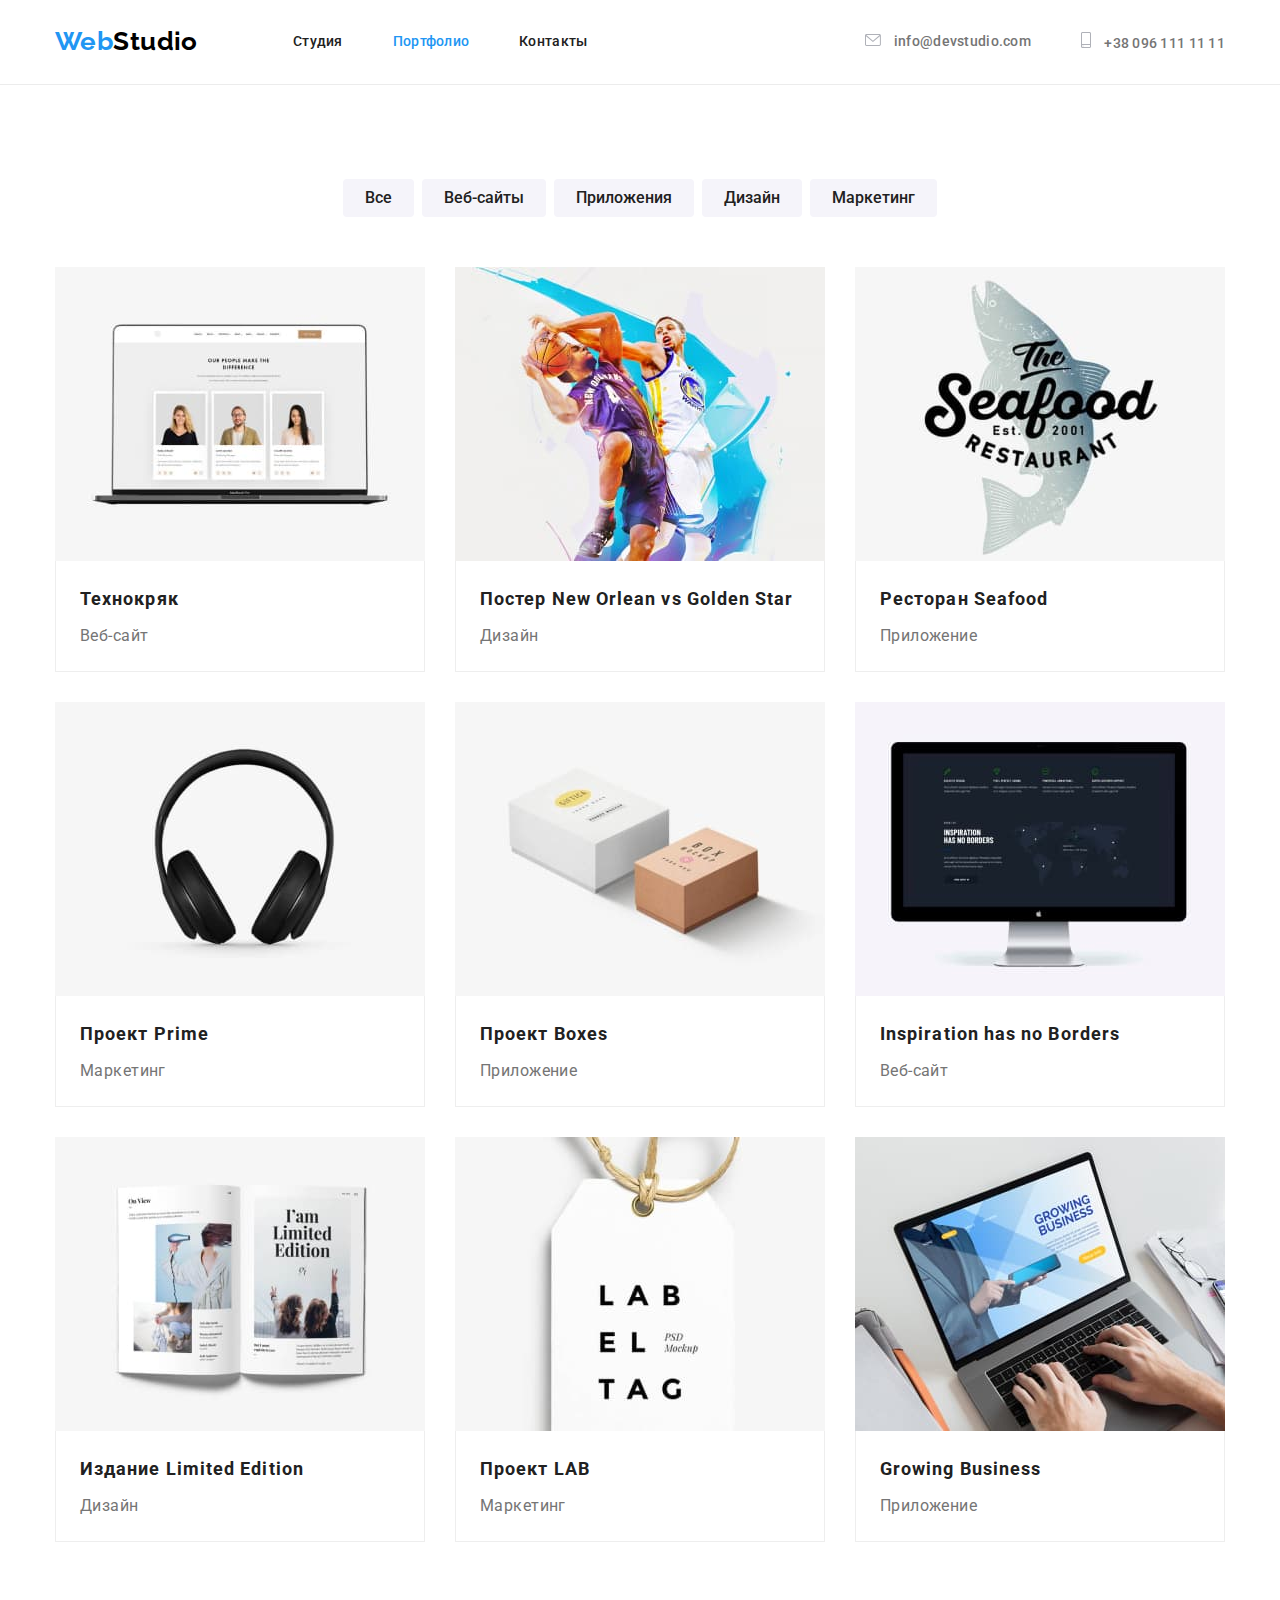
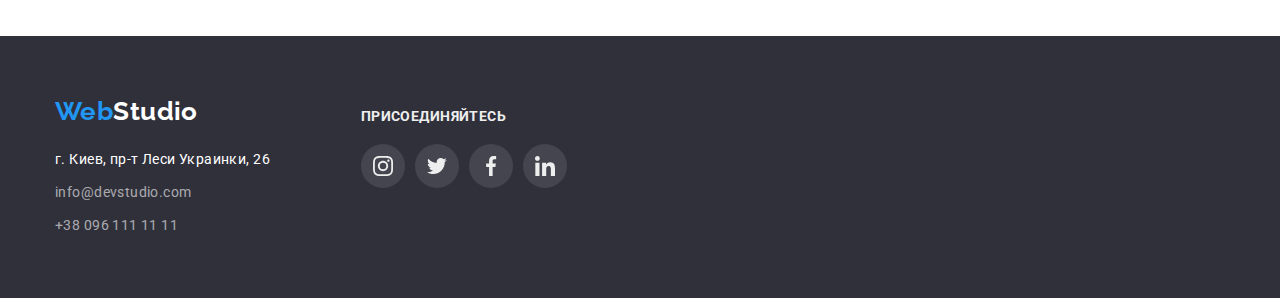
==== portfolio.html @ 447cde43 "Оновив 22.06" ====
<!DOCTYPE html>
<html lang="ru">

<head>
  <meta charset="UTF-8">
  <meta http-equiv="X-UA-Compatible" content="IE=edge">
  <meta name="viewport" content="width=device-width, initial-scale=1.0">
  <title>Document</title>
  <style>
    @import url('https://fonts.googleapis.com/css2?family=Raleway:wght@700&family=Roboto:wght@400;500;700;900&display=swap');
  </style>
  <link rel="stylesheet"
    href="https://cdnjs.cloudflare.com/ajax/libs/modern-normalize/1.1.0/modern-normalize.min.css" />
  <link rel="stylesheet" href="./css/style.css" />
</head>

<body>
  <header class="header">
    <div class="container">
      <!-- Основная навигация -->
      <nav class="nav">
        <a class="logo link" href="./index.html"><span class="logo-text">Web</span>Studio</a>
        <ul class="list">
          <li class="item">
            <a class="link" href="./index.html">Студия</a>
          </li>
          <li class="item">
            <a class="link current" href="./portfolio.html">Портфолио</a>
          </li>
          <li class="item">
            <a class="link" href="#address">Контакты</a>
          </li>
        </ul>
      </nav>
      <ul class="contacts list">
        <li class="item">
          <a class="link" href="mailto:info@devstudio.com">
            <svg class="header-cont" aria-label="Електронна адреса" width="16px" height="12px">
              <use href="./images/icons.svg#icon-envelope"></use>
            </svg>
            info@devstudio.com
          </a>
        </li>
        <li class="item">
          <a class="link" href="tel:+380961111111"> <svg class="header-cont" aria-label="Телефон" width="10px"
              height="16px">
              <use href="./images/icons.svg#icon-smartphone"></use>
            </svg> +38 096 111 11 11</a>
        </li>
      </ul>
    </div>
  </header>
  <!-- Контент -->
  <main>
    <section class="section galerry">
      <div class="container">
        <h1 class="hidden">Примеры работ</h1>
        <ul class="list">
          <li class="item"><button class="galerry-button" type="button">Все</button></li>
          <li class="item">
            <button class="galerry-button" type="button">Веб-сайты</button>
          </li>
          <li class="item">
            <button class="galerry-button" type="button">Приложения</button>
          </li>
          <li class="item"><button class="galerry-button" type="button">Дизайн</button></li>
          <li class="item">
            <button class="galerry-button" type="button">Маркетинг</button>
          </li>
        </ul>
        <ul class="galerry-list card-list">
          <li class="galerry-card card-list-item">
            <a class="link " href=""><img src="./img/site.jpg" alt="Страничка веб-сайта" width="370" height="294" />
              <div class="info">
                <h2 class="titel">Технокряк</h2>
                <p>Веб-сайт</p>
              </div>
            </a>
          </li>
          <li class="galerry-card card-list-item">
            <a class="link " href=""><img src="./img/design.jpg" alt="Два баскетболиста" width="370" height="294" />
              <div class="info">
                <h2 class="titel">Постер New Orlean vs Golden Star</h2>
                <p>Дизайн</p>
              </div>
            </a>
          </li>
          <li class="galerry-card card-list-item">
            <a class="link " href=""><img src="./img/app.jpg" alt="Логотип ресторана" width="370" height="294" />
              <div class="info">
                <h2 class="titel">Ресторан Seafood</h2>
                <p>Приложение</p>
              </div>
            </a>
          </li>
          <li class="galerry-card card-list-item">
            <a class="link " href="">
              <img src="./img/marketing.jpg" alt="Черные наушники" width="370" height="294" />
              <div class="info">
                <h2 class="titel">Проект Prime</h2>
                <p>Маркетинг</p>
              </div>
            </a>
          </li>
          <li class="galerry-card card-list-item">
            <a class="link " href="">
              <img src="./img/app2.jpg" alt="Две коробки" width="370" height="294" />
              <div class="info">
                <h2 class="titel">Проект Boxes</h2>
                <p>Приложение</p>
              </div>
            </a>
          </li>
          <li class="galerry-card card-list-item">
            <a class="link " href=""><img src="./img/site2.jpg" alt="Страница Веб-сайта" width="370" height="294" />
              <div class="info">
                <h2 class="titel">Inspiration has no Borders</h2>
                <p>Веб-сайт</p>
              </div>
            </a>
          </li>
          <li class="galerry-card card-list-item">
            <a class="link " href="">
              <img src="./img/design2.jpg" alt="Раскрытая книга" width="370" height="294" />
              <div class="info">
                <h2 class="titel">Издание Limited Edition</h2>
                <p>Дизайн</p>
              </div>
            </a>
          </li>
          <li class="galerry-card card-list-item">
            <a class="link " href=""><img src="./img/marketing2.jpg" alt=" Надпись Lab el tag на ярлыке" width="370"
                height="294" />
              <div class="info">
                <h2 class="titel">Проект LAB</h2>
                <p>Маркетинг</p>
              </div>
            </a>
          </li>
          <li class="galerry-card card-list-item">
            <a class="link" href=""><img src="./img/app3.jpg" alt="Человек работает за ноутбуком" width="370"
                height="294" />
              <div class="info">
                <h2 class="titel">Growing Business</h2>
                <p>Приложение</p>
              </div>
            </a>
          </li>
        </ul>
      </div>
    </section>
  </main>
  <!-- Футер сайта -->
  <footer class="footer">
    <div class="container">
      <!--Прихований заголовок-->
      <h2 class="hidden">Адрес</h2>
      <section class="footer-flex">
        <div class="footer-flex-block">
          <a class="logo link" href="./index.html"><span class="logo-text">Web</span>Studio</a>
          <address id="address" class="address">
            <p class="text">г. Киев, пр-т Леси Украинки, 26</p>
            <ul class="list">
              <li>
                <a class="link" href="mailto:info@devstudio.com">info@devstudio.com</a>
              </li>
              <li>
                <a class="link" href="tel:+380961111111">+38 096 111 11 11</a>
              </li>
            </ul>
          </address>
        </div>
  
        <div class="info-link">
          <h2 class="join">присоединяйтесь</h2>
          <ul class="social-links">
            <li class="footer-social">
              <a class="link" href=" "> <svg class="customers-team" aria-label="instagram">
                  <use href="./images/icons.svg#icon-instagram-2"></use>
                </svg>
              </a>
            </li>
            <li class="footer-social">
              <a class="link" href=" "> <svg class="customers-team" aria-label="Twitter">
                  <use href="./images/icons.svg#icon-Group"></use>
                </svg>
              </a>
            </li>
            <li class="footer-social">
              <a class="link" href=" "> <svg class="customers-team" aria-label="facebook">
                  <use href="./images/icons.svg#icon-facebook"></use>
                </svg>
              </a>
            </li>
            <li class="footer-social">
              <a class="link" href=" "> <svg class="customers-team" aria-label="linkedin">
                  <use href="./images/icons.svg#icon-linkedin"></use>
                </svg>
              </a>
            </li>
          </ul>
        </div>
      </section>
    </div>
  </footer>
</body>

</html>
---- css/style.css ----
:root {
  --primary-text-color: #757575;
  --primary-bg-color: #ffffff;
  --secondary-bg-color: #f5f4fa;
  --footer-hero-bg-color: #2f303a;
  --titel-link-color: #212121;
  --accent-color: #2196f3;
  --logo-up-color: #000000;
  --address-secondary-color: rgba(255, 255, 255, 0.6);
  --accent-fill:  #AFB1B8;;
  --colore-info:#eeeeee;
  --button-hero-two:#2196F3;
  --footer-social:rgba(255, 255, 255, 0.1);

/* advantages */
  --items-adv: 4;
  --indent: 30px;

  /* work */
  --items-work: 3;
}

/* Обнулили */
h1,
h2,
h3,
p {
  margin: 0;
  padding: 0;
}
ul {
  list-style: none;
}
a {
  text-decoration: none;
}

/* Загальне */
body {
  color: var(--primary-text-color);
  background-color: var(--primery-bg-color);
  font-family: Roboto, sans-serif;
  font-size: 14px;
  line-height: 1.71;
  letter-spacing: 0.03em;
}


/* списки */
.list {
  list-style: none;
  padding: 0;
  margin: 0;
}

/* ссылки */
.link {
  text-decoration: none;
}

/* заголовки */
.titel {
  color: var(--titel-link-color);

  font-weight: 700;
  font-size: 36px;
  line-height: 1.17;
  text-align: center;
}

.hidden {
  display: none;
}

/* контейнер */
.container {
  margin-right: auto;
  margin-left: auto;
  width: 1200px;
  padding-left: 15px;
  padding-right: 15px;
}

.section {
  padding-top: 94px;
  padding-bottom: 94px;
}

/* Шапка сайта */
.header {
  border-bottom: 1px solid #ececec;
}

.header>.container {
  display: flex;
  justify-content: space-between;
}

.nav {
  display: flex;
  justify-content: space-between;
  align-items: center;
}

.nav>.list {
  display: flex;
  padding: 0px;
}

/* Логотип */
.logo {
  margin-right: 93px;

  color: var(--logo-up-color);

  font-family: Raleway, sans-serif;
  font-weight: 700;
  font-size: 26px;
  line-height: 1.19;
  width: 145px;
  height: 31px;
}

.footer .logo {
  color: var(--primary-bg-color);
}

.logo-text {
  color: var(--accent-color);
}

/* Навигація */
.nav>.list .link {
  display: block;
  padding-top: 32px;
  padding-bottom: 32px;

  color: var(--titel-link-color);

  font-weight: 500;
  font-size: 14px;
  line-height: 1.14;
  letter-spacing: 0.02em;
}

.nav>.list>.item:not(:last-child) {
  margin-right: 50px;
}

.nav>.list .link:hover,
.nav>.list .link:focus{
  color: var(--accent-color);
  fill: var(--accent-color);
}

.nav>.list .link.current {
  color: var(--accent-color);
}

/* Контакти */
.contacts.list {
  display: flex;
  align-items: center;
}

.contacts>.item:not(:last-child) {
  padding-left: 0px;
  margin-right: 50px;
}

.contacts .link {
  display: inline-block;
  padding-top: 32px;
  padding-bottom: 32px;

  color: var(--primary-text-color);

  font-weight: 500;
  font-size: 14px;
  line-height: 1.14;
  letter-spacing: 0.02em;
}

.header>.contact{
margin: 0;
padding: 0;
}
.contacts .link:hover >.header-cont,
.contacts .link:focus >.header-cont{
  fill: var(--accent-color);
}

.contacts .link:hover,
.contacts .link:focus{
  color: var(--accent-color);
}

.header-cont{
  fill:var(--accent-fill);
  margin-right: 10px;
}

/* Герой */
.hero {
  padding: 200px 0;
  margin-right: auto;
  margin-left: auto;

  max-height: 600px;
  max-width: 1600px;
  background-color: var(--footer-hero-bg-color);

    background-image: linear-gradient(rgba(47, 48, 58, 0.8), rgba(47, 48, 58, 0.8)),
  url("../img/hero.jpg");
  background-repeat: no-repeat;
  background-position:center ;
  background-size: cover;

  

}

.hero>.container {
  display: flex;
  flex-direction: column;
  align-items: center;
  justify-content: center;
}

.hero-titel {
  margin-top: 0px;
  margin-bottom: 30px;

  color: var(--primary-bg-color);

  font-weight: 900;
  font-size: 44px;
  width: 696px;
  line-height: 1.36;
  text-align: center;
  letter-spacing: 0.06em;
  text-transform: uppercase;
}

.button {
  padding: 10px 32px;
  border: none;
  border-radius: 4px;

  color: var(--primary-bg-color);
  background-color: var(--accent-color);

  font-family: inherit;
  font-weight: 700;
  font-size: 16px;
  line-height: 1.87;
  letter-spacing: 0.06em;
}

.button:hover,
.button:focus {
  background-color: var(--button-hero-two);
}

/* SVG */
.section-card-photo{
  display: flex;
  justify-content: center;
  align-items: center;
  margin-bottom: 30px;
  /* width: 120;
  height: 270; */
  background-color: #F5F4FA;
  border-radius: 4px;
}
.card-photo {
    display: flex; 
    margin: 25px 0px;
    width: 70px;
    height: 70px;

}
/* сітка із застосуванням flex-box по 4-ри елемента     */
.card-set {
  display: flex;
  margin: calc(-1 * var(--indent) / 2);
}
.card-set-item {
  flex-basis: calc((100% - var(--indent) *  var(--items-adv)) / var(--items-adv));
  margin: calc(var(--indent) / 2);
}

/* Наші переваги  */
.advantages {
  padding-bottom: 0;
}

.advantages .titel {
  margin-bottom: 10px;

  font-weight: 700;
  font-size: 14px;
  line-height: 1.14;
  text-transform: uppercase;
  text-align: start;
}

/* Робота  */
.work>.container>.titel {
margin-bottom: 50px;
}

/* сітка із застосуванням flex-box по 3-ри елемента     */
.card-list {
  display: flex;
  margin: calc(-1 * var(--indent) / 2);
}

.card-list-item {
  flex-basis: calc((100% - var(--indent) *  var(--items-work)) / var(--items-work));
  margin: calc(var(--indent) / 2);
    /* width: 370px; */
}

img {
  display: block;
  max-width: 100%;
  height: auto;
}

/* Команда */
.team {
  background-color: var(--secondary-bg-color);
}

.team .info-link{
  display: flex;
  margin: 16px 32px 30px 32px; 
  padding: 0;
  justify-content:space-between
}


.team  .link{
  display: flex;

  height: 44px;
  width: 44px;
  
  border-radius: 30px;

  fill: var(--accent-fill);

  justify-content: center;
  align-items: center;

}

.team  .link:hover,
.team  .link:focus{
  border-radius: 50%;
  background-color: var(  --accent-color);
  fill: var(--primary-bg-color) ;
}
.team  .customers-team{
  height: 20px;
  width: 20px;
}

.team .titel {
  margin-bottom: 50px;
}

.team>.container .card {
  width: 270px;
}

.card {
  background-color: var(--primary-bg-color);

  box-shadow: 0px 1px 3px rgba(0, 0, 0, 0.12), 0px 1px 1px rgba(0, 0, 0, 0.14), 0px 2px 1px rgba(0, 0, 0, 0.2);
  border-radius: 0px 0px 4px 4px;

}

.card>.titel {
  margin-top: 30px;
  margin-bottom: 10px;

  font-weight: 500;
  font-size: 16px;
  line-height: 1.19;

}

.card>.text {
  font-size: 16px;
  line-height: 1.19;
  text-align: center;
}

/* Постійні клієнти */
.customers .list{
  margin-top: 50px;
  display: flex;
}

.customers .link{
    display: flex;
    width: 170px;
    height: 92px;
    border: 1px solid var(--accent-fill);
    border-radius: 4px;
    justify-content: center;
    align-items: center;
}
.customers .link:hover {
  fill:var(--accent-color);
  border: 1px solid var(--accent-color);
  border-radius: 4px;
}

.customers .link:hover .customers-link{
  fill:var(--accent-color);
}
.customers-link{
  display: block;
  fill: var(--accent-fill);
}
.customers .item:not(:last-child){
margin-right: 30px;
}

/* Футер */
.footer {
  background-color: var(--footer-hero-bg-color);

  padding: 60px 0;
}

.footer>.container {
  display: flex;
  justify-content: center;
  flex-direction: column;
}

.address >.text {  
  margin-top: 20px;
}

.address {
  color: var(--primary-bg-color);
  font-style: normal;
}

.address .link {
  color: var(--address-secondary-color);

  display: inline-block;
  margin-top: 9px;
}

.footer-flex{
  display: flex;
}
.footer .info-link{
  margin: 12px 0px 0px 70px ;
  width: 206px;
  height: 80px;
}
.join{
  margin-bottom: 20px;

  font-family: Roboto, sans-serif;
  font-style: normal;
  font-weight: 700;
  font-size: 14px;
  line-height: 16px;
  letter-spacing: 0.03em;
  text-transform: uppercase;

  color: var(--colore-info);
}

.social-links{
  display: flex;
  flex-wrap: nowrap;
  justify-content: space-between;

  width: 206px;

  margin: 0;
  padding: 0;

}

.social-links .link{
  display: flex;
  align-items: center;
  justify-content: center;

  height: 44px;
  width: 44px;

  border-radius: 50%;
  
  background-color: var(  --footer-social)
}


.social-links .link:hover,
.social-links .link:focus{
  border-radius: 50%;
  background-color: var(  --accent-color);
}

.social-links .customers-team{
  fill: var(--colore-info);

  height: 20px;
  width: 20px;

}
/* .footer-social{
     align-items: center;
      background-position: center;
} */
/*! xvccccccccccccccccccccccccccccccccccccc */
/* Портфолио */
.galerry>.container>.list {
  display: flex;
  justify-content: center;
}

.galerry-list{
  flex-wrap: wrap;
  padding: 0;
}

.galerry .item:not(:last-child) {
  margin-right: 8px;
}

/* кнопки галереї */
.galerry .list{
    margin-bottom: 50px;
}

.galerry-button {
  padding: 6px 22px;
  border-radius: 4px;
  border: none;

  color: var(--titel-link-color);
  background-color: var(--secondary-bg-color);

  font-family: Roboto, sans-serif;
  font-weight: 500;
  font-size: 16px;
  line-height: 1.63;
}

.galerry-button:hover,
.galerry-button:focus {
  color: var(--primary-bg-color);
  background-color: var(--accent-color);
}

/* Карти галереї */
.galerry-card {
  color: var(--primary-text-color);
  font-size: 16px;
  line-height: 1.88;
    /* width: 370px; */
}

.galerry-card:hover,
.galerry-card:focus{
background:  var(--primary-bg-color);
border: 1px solid  var(--colore-info);
box-shadow: 0px 1px 1px rgba(0, 0, 0, 0.12), 0px 4px 4px rgba(0, 0, 0, 0.06), 1px 4px 6px rgba(0, 0, 0, 0.16);
}

.galerry-card .titel {
  margin-bottom: 4px;

  font-weight: 700;
  font-size: 18px;
  line-height: 2;
  letter-spacing: 0.06em;
  text-align: start;
}

.galerry-card>.link {
  color: inherit;
}


.info {
  padding: 20px 24px;
  border-right: 1px solid  var(--colore-info);
  border-left: 1px solid  var(--colore-info);
  border-bottom: 1px solid var(--colore-info);
}
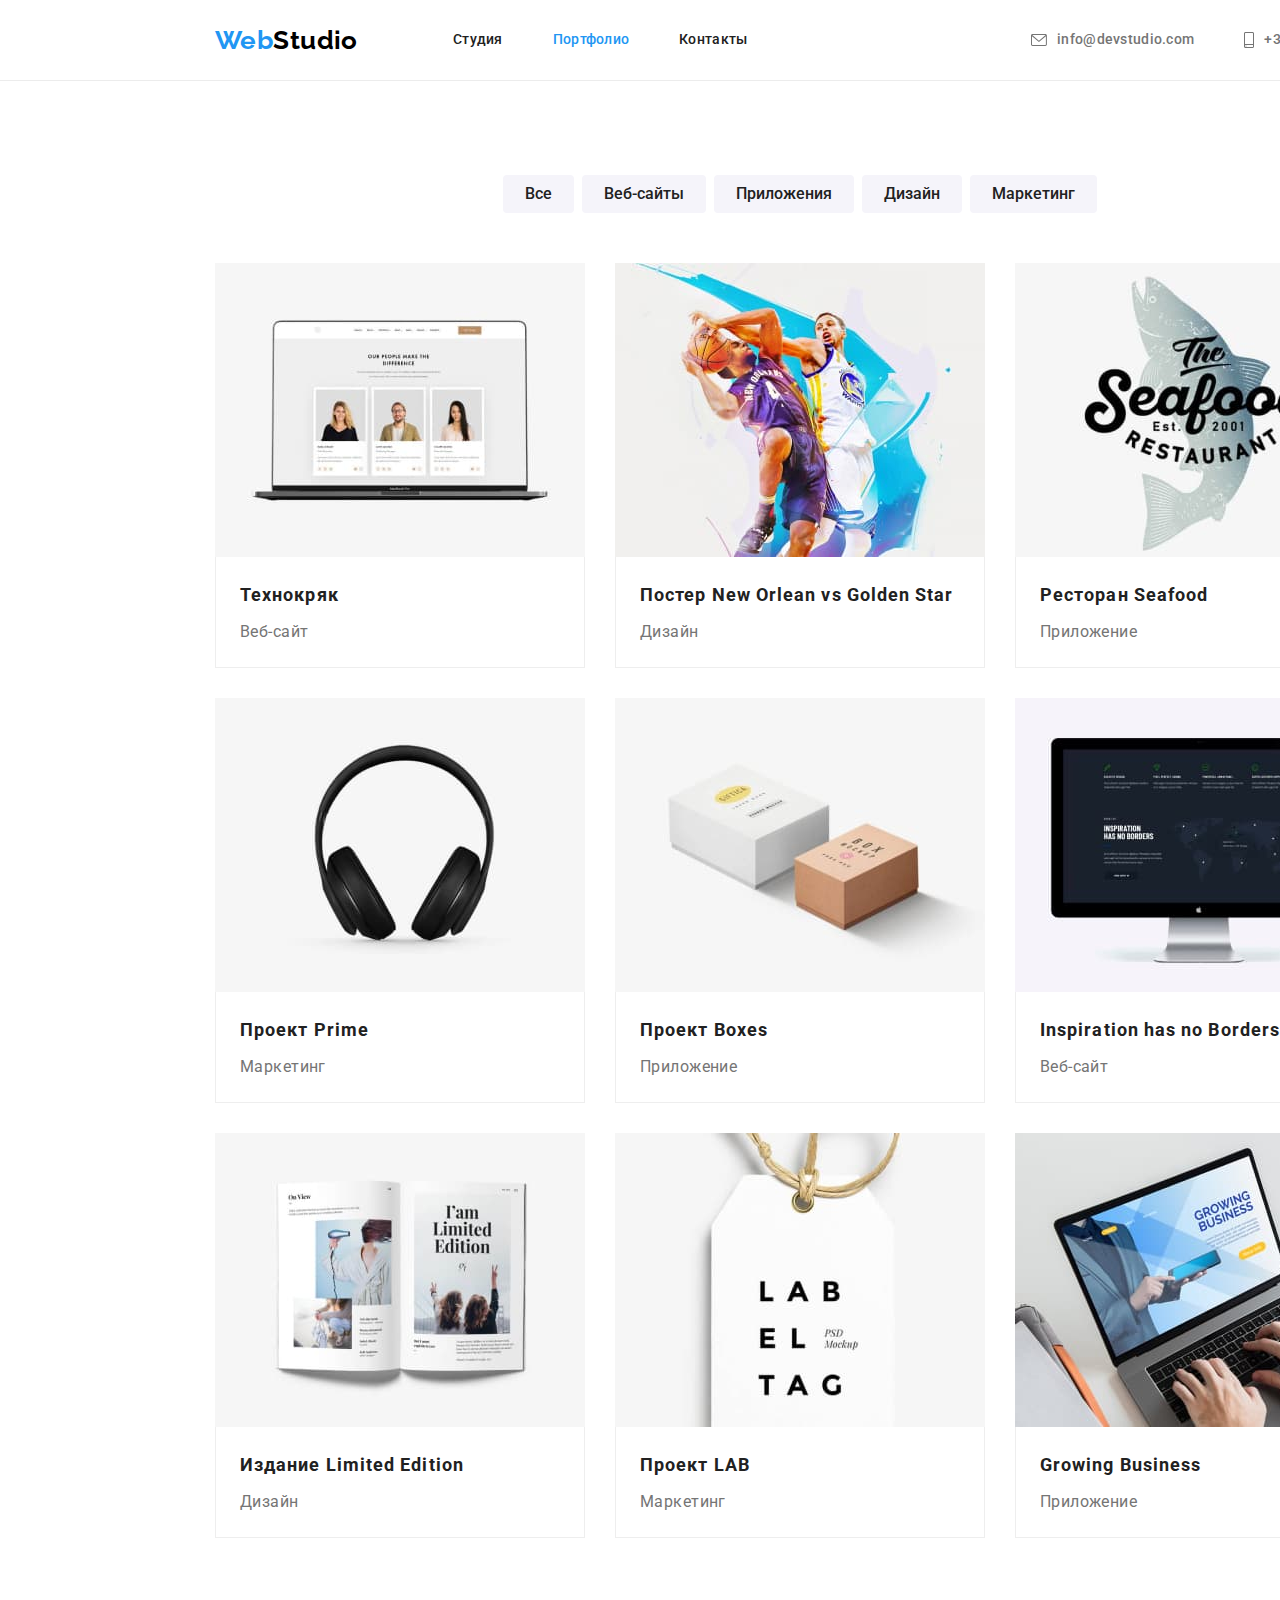
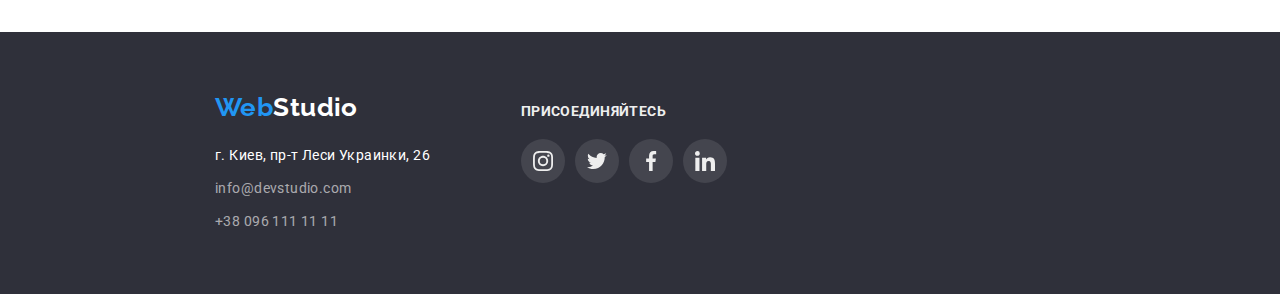
==== commit 40ebabb3: "Оновив 23.06.2022" ====
--- a/portfolio.html
+++ b/portfolio.html
@@ -153,54 +153,50 @@
   <!-- Футер сайта -->
   <footer class="footer">
     <div class="container">
-      <!--Прихований заголовок-->
-      <h2 class="hidden">Адрес</h2>
-      <section class="footer-flex">
-        <div class="footer-flex-block">
-          <a class="logo link" href="./index.html"><span class="logo-text">Web</span>Studio</a>
-          <address id="address" class="address">
-            <p class="text">г. Киев, пр-т Леси Украинки, 26</p>
-            <ul class="list">
-              <li>
-                <a class="link" href="mailto:info@devstudio.com">info@devstudio.com</a>
-              </li>
-              <li>
-                <a class="link" href="tel:+380961111111">+38 096 111 11 11</a>
-              </li>
-            </ul>
-          </address>
-        </div>
-  
-        <div class="info-link">
-          <h2 class="join">присоединяйтесь</h2>
-          <ul class="social-links">
-            <li class="footer-social">
-              <a class="link" href=" "> <svg class="customers-team" aria-label="instagram">
-                  <use href="./images/icons.svg#icon-instagram-2"></use>
-                </svg>
-              </a>
+      <div class="footer-flex-block">
+        <a class="logo link" href="./index.html"><span class="logo-text">Web</span>Studio</a>
+        <address id="address" class="address">
+          <p class="text">г. Киев, пр-т Леси Украинки, 26</p>
+          <ul class="list">
+            <li>
+              <a class="link" href="mailto:info@devstudio.com">info@devstudio.com</a>
             </li>
-            <li class="footer-social">
-              <a class="link" href=" "> <svg class="customers-team" aria-label="Twitter">
-                  <use href="./images/icons.svg#icon-Group"></use>
-                </svg>
-              </a>
-            </li>
-            <li class="footer-social">
-              <a class="link" href=" "> <svg class="customers-team" aria-label="facebook">
-                  <use href="./images/icons.svg#icon-facebook"></use>
-                </svg>
-              </a>
-            </li>
-            <li class="footer-social">
-              <a class="link" href=" "> <svg class="customers-team" aria-label="linkedin">
-                  <use href="./images/icons.svg#icon-linkedin"></use>
-                </svg>
-              </a>
+            <li>
+              <a class="link" href="tel:+380961111111">+38 096 111 11 11</a>
             </li>
           </ul>
-        </div>
-      </section>
+        </address>
+      </div>
+
+      <div class="info-link">
+        <b class="join">присоединяйтесь</b>
+        <ul class="social-links">
+          <li class="footer-social">
+            <a class="link" href=" "> <svg class="customers-team" aria-label="instagram">
+                <use href="./images/icons.svg#icon-instagram-2"></use>
+              </svg>
+            </a>
+          </li>
+          <li class="footer-social">
+            <a class="link" href=" "> <svg class="customers-team" aria-label="Twitter">
+                <use href="./images/icons.svg#icon-Group"></use>
+              </svg>
+            </a>
+          </li>
+          <li class="footer-social">
+            <a class="link" href=" "> <svg class="customers-team" aria-label="facebook">
+                <use href="./images/icons.svg#icon-facebook"></use>
+              </svg>
+            </a>
+          </li>
+          <li class="footer-social">
+            <a class="link" href=" "> <svg class="customers-team" aria-label="linkedin">
+                <use href="./images/icons.svg#icon-linkedin"></use>
+              </svg>
+            </a>
+          </li>
+        </ul>
+      </div>
     </div>
   </footer>
 </body>
--- a/css/style.css
+++ b/css/style.css
@@ -11,6 +11,16 @@
   --colore-info:#eeeeee;
   --button-hero-two:#2196F3;
   --footer-social:rgba(255, 255, 255, 0.1);
+  --border-bottom:#ececec;
+  --linear-gradient:rgba(47, 48, 58, 0.4);
+
+  --button-hover-button-box-shadow: 0px 3px 1px rgba(0, 0, 0, 0.1), 0px 1px 2px rgba(0, 0, 0, 0.08), 0px 2px 2px rgba(0, 0, 0, 0.12);
+
+  --card-background-color-box-shadow: 0px 1px 3px rgba(0, 0, 0, 0.12), 0px 1px 1px rgba(0, 0, 0, 0.14), 0px 2px 1px rgba(0, 0, 0, 0.2);
+
+  --galerry-button-hover-box-shadow: 0px 3px 1px rgba(0, 0, 0, 0.1), 0px 1px 2px rgba(0, 0, 0, 0.08), 0px 2px 2px rgba(0, 0, 0, 0.12);
+
+  --galerry-card-hover-box-shadow: 0px 1px 1px rgba(0, 0, 0, 0.12), 0px 4px 4px rgba(0, 0, 0, 0.06), 1px 4px 6px rgba(0, 0, 0, 0.16);
 
 /* advantages */
   --items-adv: 4;
@@ -43,6 +53,9 @@
   font-size: 14px;
   line-height: 1.71;
   letter-spacing: 0.03em;
+  width: 1600px;
+    margin-right: auto;
+  margin-left: auto;
 }
 
 
@@ -88,7 +101,7 @@
 
 /* Шапка сайта */
 .header {
-  border-bottom: 1px solid #ececec;
+  border-bottom: 1px solid var(--border-bottom);
 }
 
 .header>.container {
@@ -169,7 +182,9 @@
 }
 
 .contacts .link {
-  display: inline-block;
+  display: flex;
+  align-items: center;
+
   padding-top: 32px;
   padding-bottom: 32px;
 
@@ -185,8 +200,8 @@
 margin: 0;
 padding: 0;
 }
-.contacts .link:hover >.header-cont,
-.contacts .link:focus >.header-cont{
+.contacts .link:hover ,
+.contacts .link:focus {
   fill: var(--accent-color);
 }
 
@@ -196,7 +211,7 @@
 }
 
 .header-cont{
-  fill:var(--accent-fill);
+  fill:currentColor;
   margin-right: 10px;
 }
 
@@ -210,7 +225,7 @@
   max-width: 1600px;
   background-color: var(--footer-hero-bg-color);
 
-    background-image: linear-gradient(rgba(47, 48, 58, 0.8), rgba(47, 48, 58, 0.8)),
+    background-image: linear-gradient(var(--linear-gradient), var(--linear-gradient)),
   url("../img/hero.jpg");
   background-repeat: no-repeat;
   background-position:center ;
@@ -260,6 +275,7 @@
 .button:hover,
 .button:focus {
   background-color: var(--button-hero-two);
+  box-shadow: var(--button-hover-button-box-shadow);
 }
 
 /* SVG */
@@ -268,14 +284,14 @@
   justify-content: center;
   align-items: center;
   margin-bottom: 30px;
-  /* width: 120;
-  height: 270; */
-  background-color: #F5F4FA;
+
+  background-color: var(--secondary-bg-color);
   border-radius: 4px;
+
+  height: 120px;
 }
 .card-photo {
     display: flex; 
-    margin: 25px 0px;
     width: 70px;
     height: 70px;
 
@@ -319,7 +335,6 @@
 .card-list-item {
   flex-basis: calc((100% - var(--indent) *  var(--items-work)) / var(--items-work));
   margin: calc(var(--indent) / 2);
-    /* width: 370px; */
 }
 
 img {
@@ -378,7 +393,7 @@
 .card {
   background-color: var(--primary-bg-color);
 
-  box-shadow: 0px 1px 3px rgba(0, 0, 0, 0.12), 0px 1px 1px rgba(0, 0, 0, 0.14), 0px 2px 1px rgba(0, 0, 0, 0.2);
+  box-shadow: var(--card-background-color-box-shadow);
   border-radius: 0px 0px 4px 4px;
 
 }
@@ -440,8 +455,7 @@
 
 .footer>.container {
   display: flex;
-  justify-content: center;
-  flex-direction: column;
+  align-items: baseline;
 }
 
 .address >.text {  
@@ -464,11 +478,11 @@
   display: flex;
 }
 .footer .info-link{
-  margin: 12px 0px 0px 70px ;
-  width: 206px;
-  height: 80px;
+  margin: 0px 0px 0px 70px ;
 }
 .join{
+  display: flex;
+
   margin-bottom: 20px;
 
   font-family: Roboto, sans-serif;
@@ -504,14 +518,14 @@
 
   border-radius: 50%;
   
-  background-color: var(  --footer-social)
+  background-color: var(--footer-social)
 }
 
 
 .social-links .link:hover,
 .social-links .link:focus{
   border-radius: 50%;
-  background-color: var(  --accent-color);
+  background-color: var(--accent-color);
 }
 
 .social-links .customers-team{
@@ -521,11 +535,7 @@
   width: 20px;
 
 }
-/* .footer-social{
-     align-items: center;
-      background-position: center;
-} */
-/*! xvccccccccccccccccccccccccccccccccccccc */
+
 /* Портфолио */
 .galerry>.container>.list {
   display: flex;
@@ -564,6 +574,7 @@
 .galerry-button:focus {
   color: var(--primary-bg-color);
   background-color: var(--accent-color);
+  box-shadow: var(--galerry-button-hover-box-shadow);
 }
 
 /* Карти галереї */
@@ -571,14 +582,12 @@
   color: var(--primary-text-color);
   font-size: 16px;
   line-height: 1.88;
-    /* width: 370px; */
 }
 
 .galerry-card:hover,
 .galerry-card:focus{
-background:  var(--primary-bg-color);
-border: 1px solid  var(--colore-info);
-box-shadow: 0px 1px 1px rgba(0, 0, 0, 0.12), 0px 4px 4px rgba(0, 0, 0, 0.06), 1px 4px 6px rgba(0, 0, 0, 0.16);
+  display: block;
+  box-shadow: var(--galerry-card-hover-box-shadow)
 }
 
 .galerry-card .titel {
